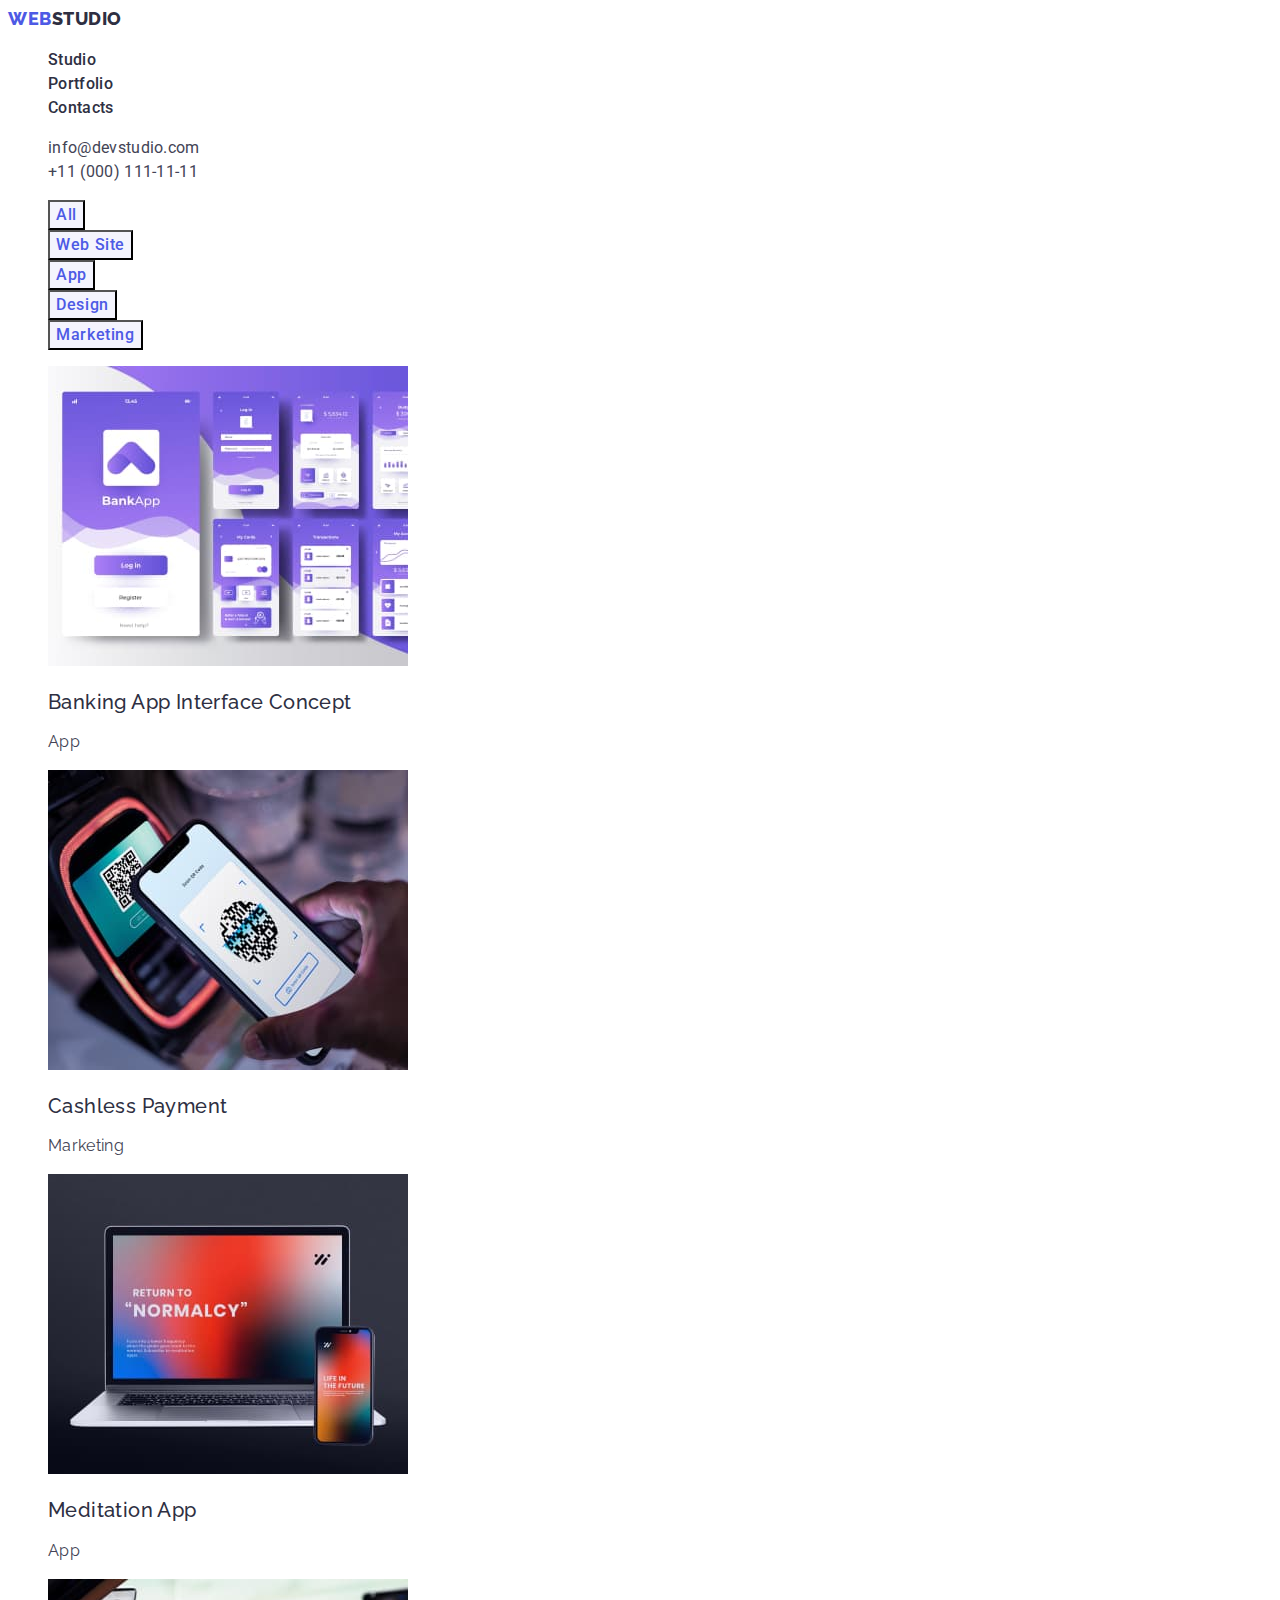
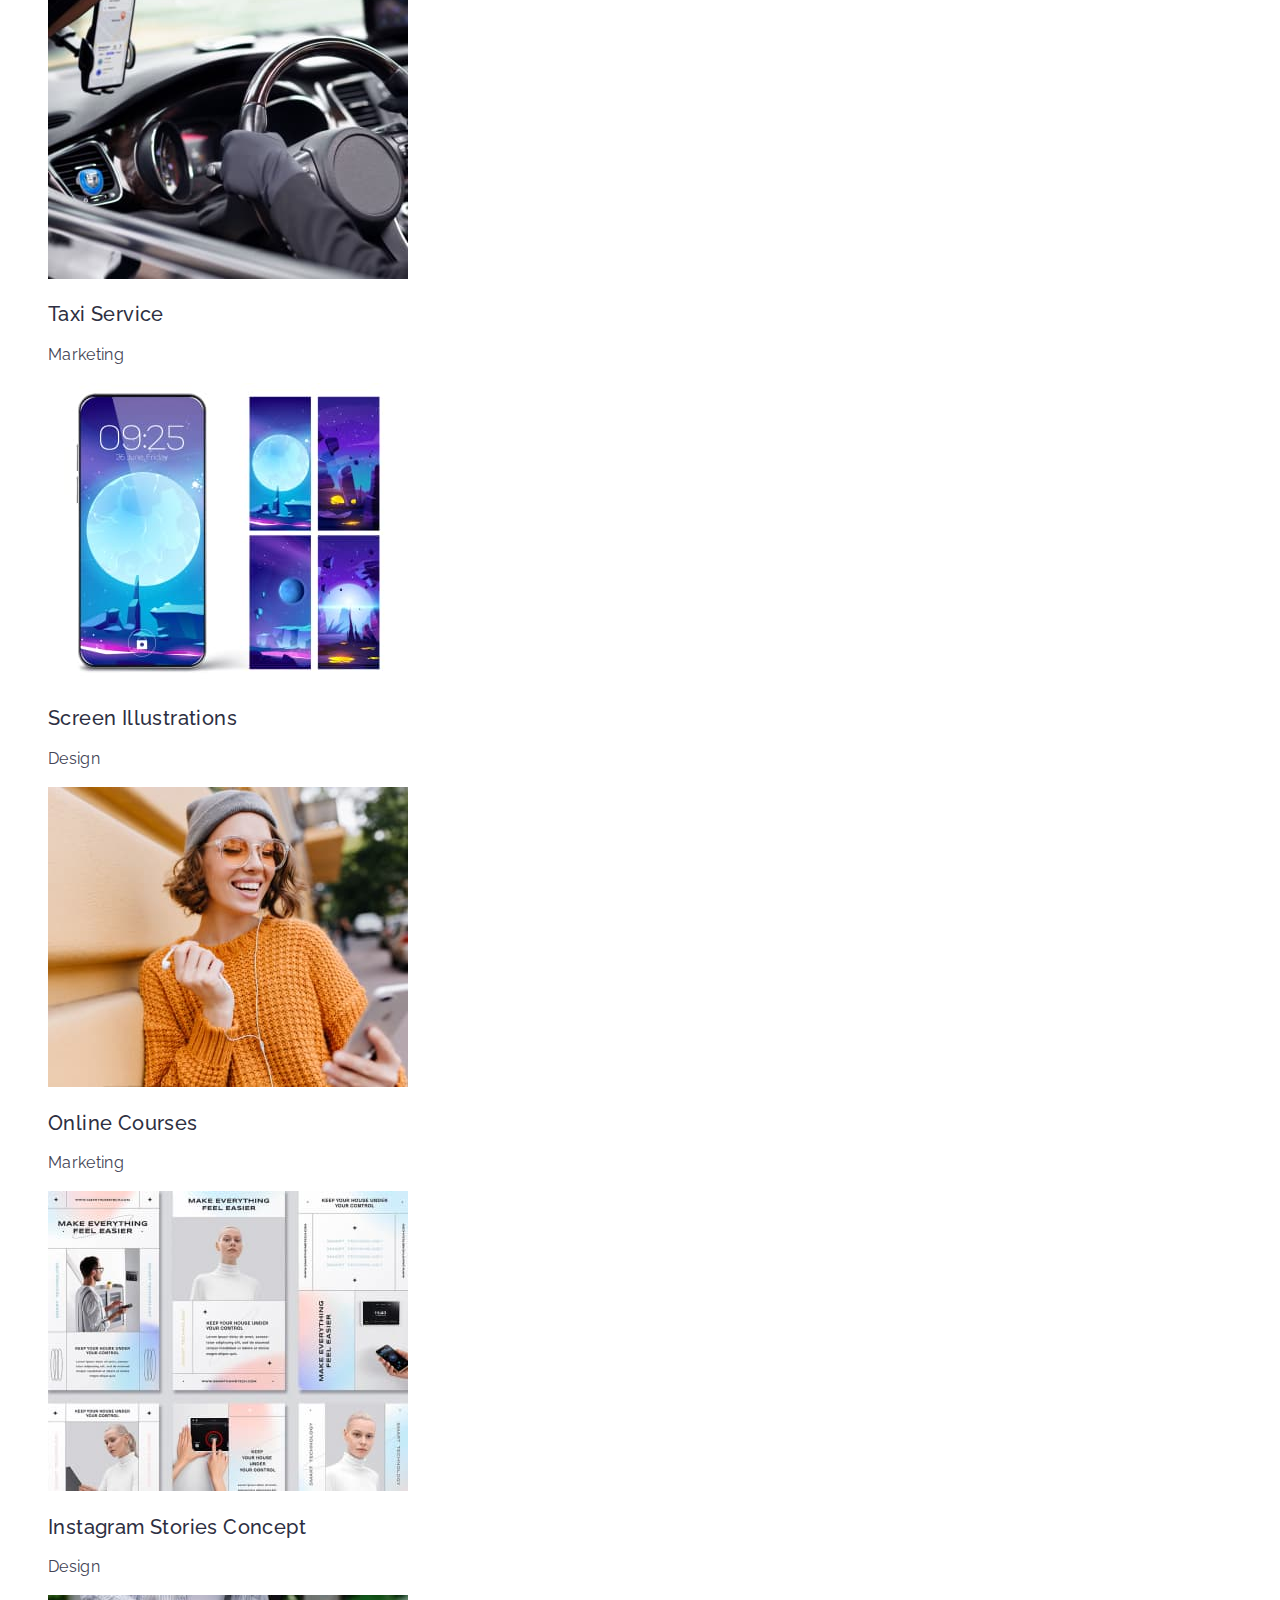
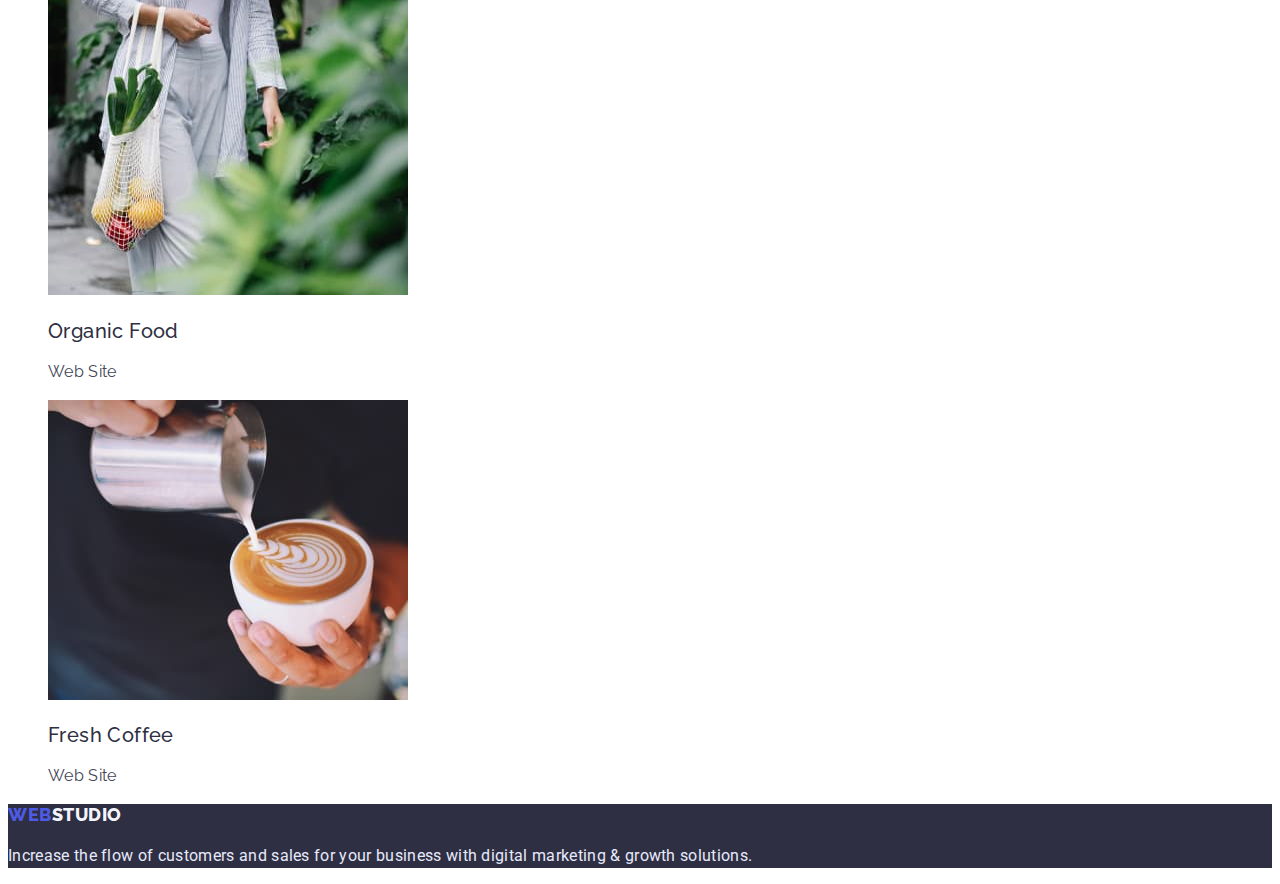
==== portfolio.html @ 7020f3ff "+" ====
<!DOCTYPE html>
<html lang="en">
<head>
    <meta charset="UTF-8">
    <meta http-equiv="X-UA-Compatible" content="IE=edge">
    <meta name="viewport" content="width=device-width, initial-scale=1.0">
    <title>portfolio</title>
    <link rel="preconnect" href="https://fonts.googleapis.com">
    <link rel="preconnect" href="https://fonts.gstatic.com" crossorigin>
    <link href="https://fonts.googleapis.com/css2?family=Raleway:wght@800&family=Roboto:wght@400;500;700;900&display=swap"
        rel="stylesheet">
    <link rel="stylesheet" href="./css/styles.css">
</head>

<body>

    <!--шапка-->
    <header>
        <nav class="list">
            <!--тег а=logo-->
            <a href="./index.html" class="link">web<span class="logostudio">Studio</span></a>
            <ul class="list">
                <li><a href="./index.html" class="nav">Studio</a></li>
                <li><a href="./portfolio.html" class="nav">Portfolio</a></li> 
                <li><a href="" class="nav">Contacts</a></li>
            </ul>
        </nav>
        <address>
            <ul class="list">
                <li><a href="mailto:info@devstudio.com" class="list-contact">info@devstudio.com</a></li>
                <li><a href="tel:+110001111111" class="list-contact">+11 (000) 111-11-11</a></li>
            </ul>
        </address>
    </header>

    <main>
        <section class="section">
            <h1 hidden class="section-title">Portfolio</h1>
            <!---page filters-->
            <ul class="list">
                <li> <button type="button" class="button-filter">All</button></li>
                <li> <button type="button" class="button-filter">Web Site</button></li>
                <li> <button type="button" class="button-filter">App</button></li>
                <li> <button type="button" class="button-filter">Design</button></li>
                <li> <button type="button" class="button-filter">Marketing</button></li>
            </ul>

            <!--works-->
            <ul class="list">
                <li>
                    <a href="" class="link">
                    <img src="./images/bankapp.jpg" alt="Screen App" width="360" height="300">
                    <h2 class="section-subtitle-link">Banking App Interface Concept</h2>
                    <p class="section-text-link">App</p>
                    </a>
                </li>
                <li>
                    <a href="" class="link">
                    <img src="./images/mobilephope.jpg" alt="Phone screen" width="360" height="300">
                    <h2 class="section-subtitle-link">Cashless Payment</h2>
                    <p class="section-text-link">Marketing</p>
                    </a>
                </li>
                <li>
                    <a href="" class="link">
                    <img src="./images/screen.jpg" alt="Computer" width="360" height="300">
                    <h2 class="section-subtitle-link">Meditation App</h2>
                    <p class="section-text-link">App</p>
                    </a>
                </li>
                <li>
                    <a href="" class="link">
                    <img src="./images/car.jpg" alt="car" width="360" height="300">
                    <h2 class="section-subtitle-link">Taxi Service</h2>
                    <p class="section-text-link">Marketing</p>
                    </a>
                </li>
                <li>
                    <a href="" class="link">
                    <img src="./images/mobphone.jpg" alt="phone" width="360" height="300">
                    <h2 class="section-subtitle-link">Screen Illustrations</h2>
                    <p class="section-text-link">Design</p>
                    </a>
                </li>
                <li>
                    <a href="" class="link">
                    <img src="./images/girl.jpg" alt="girl" width="360" height="300">
                    <h2 class="section-subtitle-link">Online Courses</h2>
                    <p class="section-text-link">Marketing</p>
                    </a>
                </li>
                <li>
                    <a href="" class="link">
                    <img src="./images/instapages.jpg" alt="instragram pages" width="360" height="300">
                    <h2 class="section-subtitle-link">Instagram Stories Concept</h2>
                    <p class="section-text-link">Design</p>
                    </a>
                </li>
                <li>
                    <a href="" class="link">
                    <img src="./images/fruit.jpg" alt="fruit in bag" width="360" height="300">
                    <h2 class="section-subtitle-link">Organic Food</h2>
                    <p class="section-text-link">Web Site</p>
                    </a>
                </li>
                <li>
                    <a href="" class="link">
                    <img src="./images/coffi.jpg" alt="cap of coffee" width="360" height="300">
                    <h2 class="section-subtitle-link">Fresh Coffee</h2>
                    <p class="section-text-link">Web Site</p>
                    </a>
                </li>
            </ul>
        </section>
    </main>

    <footer class="footer">
        <a href="./index.html" class="link">web<span class="logo-footer">Studio</span></a>
        <p class="footer-text">Increase the flow of customers and sales for your business with digital marketing & growth solutions.</p>
    </footer>
    
</body>

</html>
---- css/styles.css ----
/* основной цвет текста (для р) #434455 */
/* цвет заголовков #2E2F42 */
/* Акцент текста (герой) #FFFFFF */
/* эффект на контактах и навигации #404BBF*/
/* цвет фона страниц #FFFFFF */
/* вторичный 1 (бэкгарунд герой и футер)  #2E2F42 */
/* вторичный 2 (бэкгарунд секция our team) #F4F4FD */

:root {
    --primary-text-color: #434455;
    --title-text-color: #2E2F42;
    --accent-color:#404BBF;
    --primary-bacgraund-color: #FFFFFF;
    --hero-backgraund-color: #2E2F42;
    --team-backgraund-color: #F4F4FD;
    --button-text-color: #FFFFFF;
    --hero-text-color: #FFFFFF;
    --button-backgraund-color:#4D5AE5;
    --web-color: #4D5AE5;
    --filter-color: #4D5AE5;
    --filter-backgraund-color:#F4F4FD;
    --filter-hover-color: #FFFFFF;
    --filter-hover-backgraubd-color: #404BBF;
    --logo-footer-color:#F4F4FD;
    --footer-text-color:#E7E9FC;
    --footer-backgraund-color:#2E2F42;
}

body {
   color: var(--primary-text-color);

   background-color: var(--primary-backgraund-color);
   font-family: Roboto, sans-serif; 
   font-size: 16px;  
   letter-spacing: 0.02em;
   line-height: 1.5;
}

ul {
    list-style: none;
}

.logostudio {
    color: var(--title-text-color);
    font-family: Raleway, sans-serif;
    text-transform: uppercase;
}

.list {
    list-style: none

}

.link {
    color: var(--web-color);
        
    font-family: Raleway, sans-serif;
    font-weight: 800;
    font-size: 18px;
    line-height: 1.17;
    letter-spacing: 0.03em;
    text-transform: uppercase;
    text-decoration: none;
}

.nav{
    color: var(--title-text-color);
    
    font-family: Roboto, sans-serif;
    font-weight: 500;
    font-size: 16px;
    line-height: 1.5;
    letter-spacing: 0.02em;
    text-transform: none;
}

.nav:hover,
.nav:focus,
.nav:active,
.list-contact:hover,
.list-contact:focus,
.list-contact:active {
    color: var(--accent-color);
}

.list-contact {
    color: var(--primary-text-color);
    
    font-style: normal;
    font-size: 16px;
    line-height: 1.5;
    letter-spacing: 0.02em;
    text-decoration: none;
}

.button {
    color: var(--button-text-color);
    background-color: var(--button-backgraund-color);

    cursor: pointer;
    font-family: Roboto, sans-serif;
    font-style: inherit;
    font-style: 400;
    font-weight: 500;
    font-size: 16px;
    line-height: 1.5;
    letter-spacing: 0.04em;
}

.button:hover {
    color: var(--button-text-color);
    background-color: var(--accent-color);
}

.button-filter {
    color: var(--filter-color);
    background-color: var(--filter-backgraund-color);
    
    font-family: inherit;
    font-style: normal;
    font-weight: 500;
    font-size: 16px;
    line-height: 1.5;
    letter-spacing: 0.04em;
    cursor: pointer;
}

.button-filter:hover {
    color: var(--filter-hover-color);
    background-color: var(--filter-hover-backgraubd-color);
}

.hero {
    background-color: var(--hero-backgraund-color);
}

.hero-title {
    color: var(--hero-text-color);

    font-weight: 700;
    font-size: 56px;
    line-height: 1.07;
    text-align: center;
    letter-spacing: 0.02em;
}

.section-title {
    color: var(--title-text-color);

    font-weight: 700;
    font-size: 36px;
    line-height: 1.11;
    text-align: center;
    text-transform: capitalize;
    letter-spacing: 0.02em;
}

.section-subtitle {
    color: var(--title-text-color);

    font-weight: 500;
    font-size: 20px;
    line-height: 1.2;
    letter-spacing: 0.02em;
}

.section-text {
     font-weight: 400;
}

.team {

}

.team-title {
    color: var(--title-text-color);
    
    font-weight: 700;
    font-size: 36px;
    line-height: 1.11;
    text-align: center;
    text-transform: capitalize;
    letter-spacing: 0.02em;
}

.team-subtitle {
     color: var(--title-text-color);

    font-weight: 500;
    font-size: 20px;
    line-height: 1.2;
    text-align: center;
    letter-spacing: 0.02em;
}

.team-text {
    font-weight: 400;
    text-align: center;
}

a {
    text-decoration: none;
}
.section-subtitle-link {
    color: var(--title-text-color);

    font-style: normal;
    font-weight: 500;
    font-size: 20px;
    line-height: 1.2;
    letter-spacing: 0.02em;
    text-transform: none;
}

.section-text-link {
    color: var(--primary-text-color);

    font-style: normal;
    font-weight: 400;
    font-size: 16px;
    line-height: 1.5;
    letter-spacing: 0.02em;
    text-transform: none;
}

.footer {
    background-color: var(--footer-backgraund-color);
}

.footer-text {
    color: var(--footer-text-color);

}

.logo-footer {
    color: var(--logo-footer-color);
    
    font-family: Raleway, sans-serif;
    font-weight: 800;
    font-size: 18px;
    line-height: 1.17;
    letter-spacing: 0.03em;
    text-transform: uppercase;
}
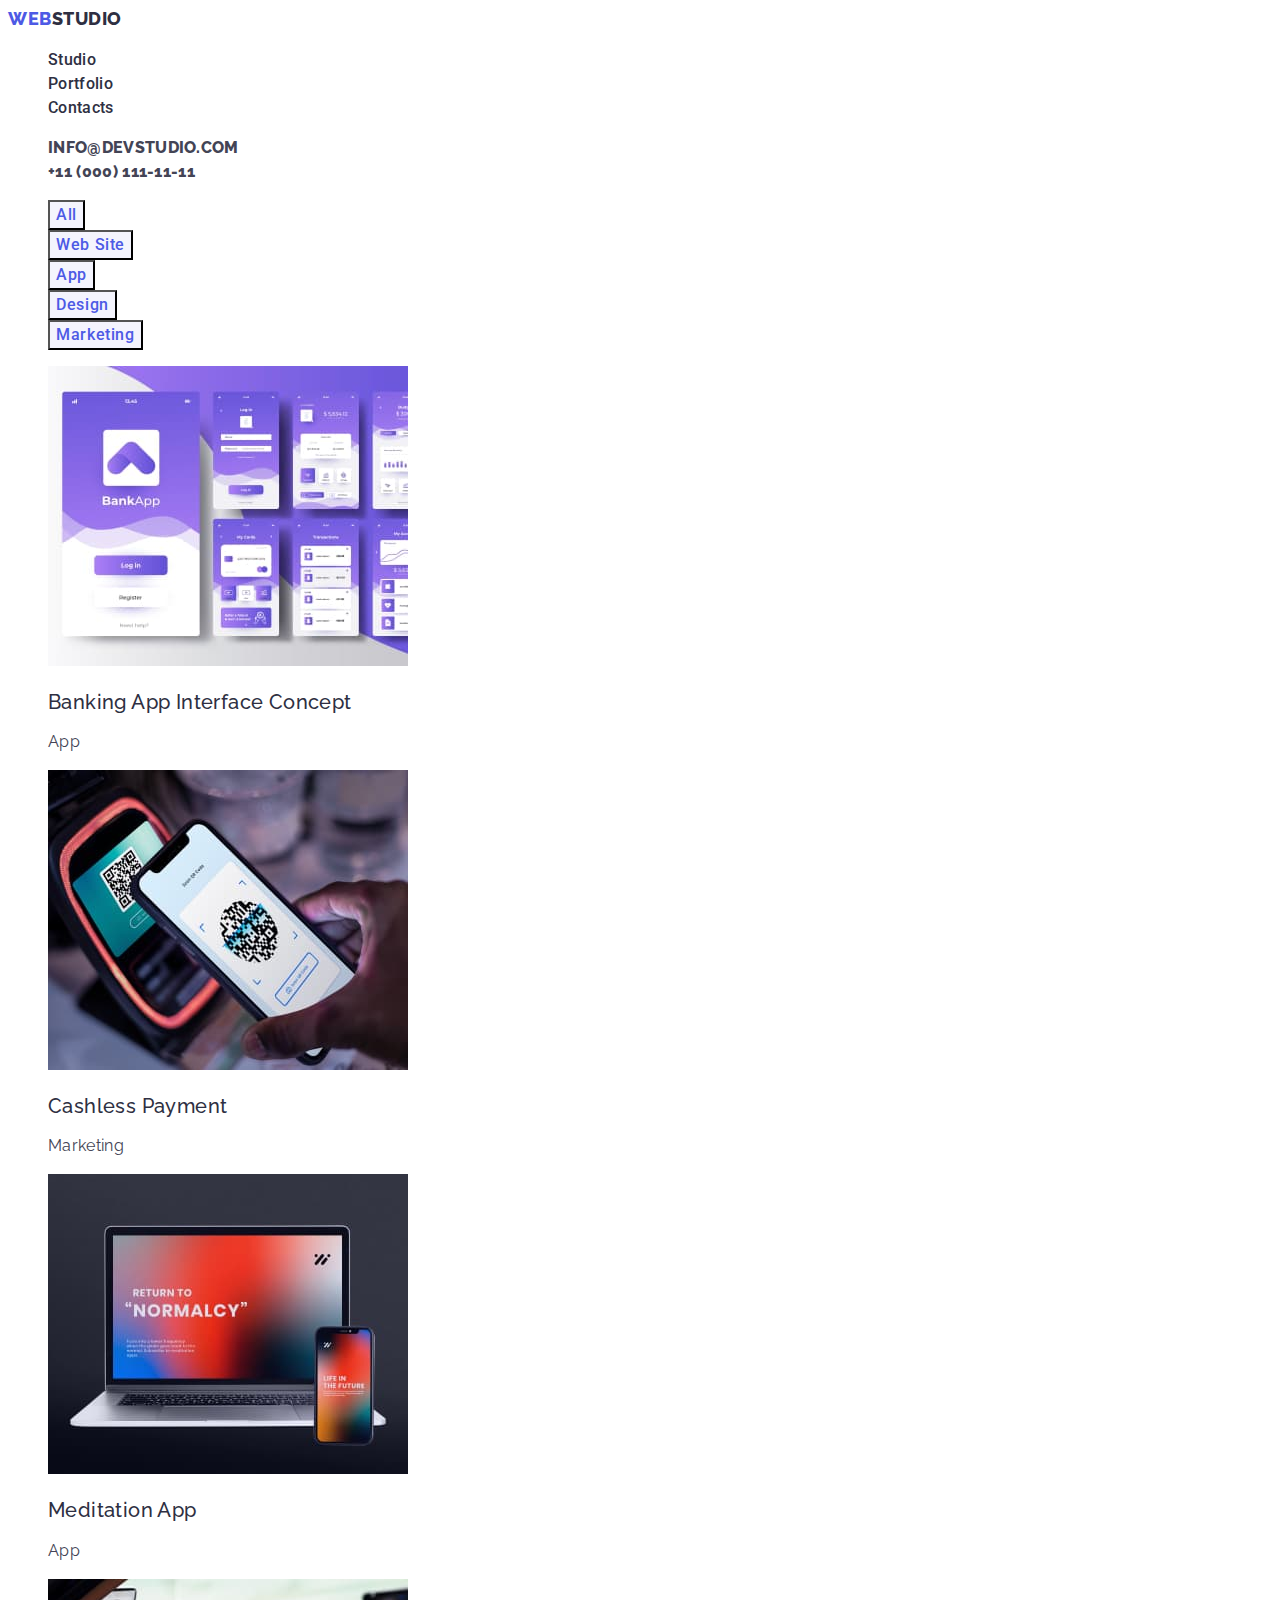
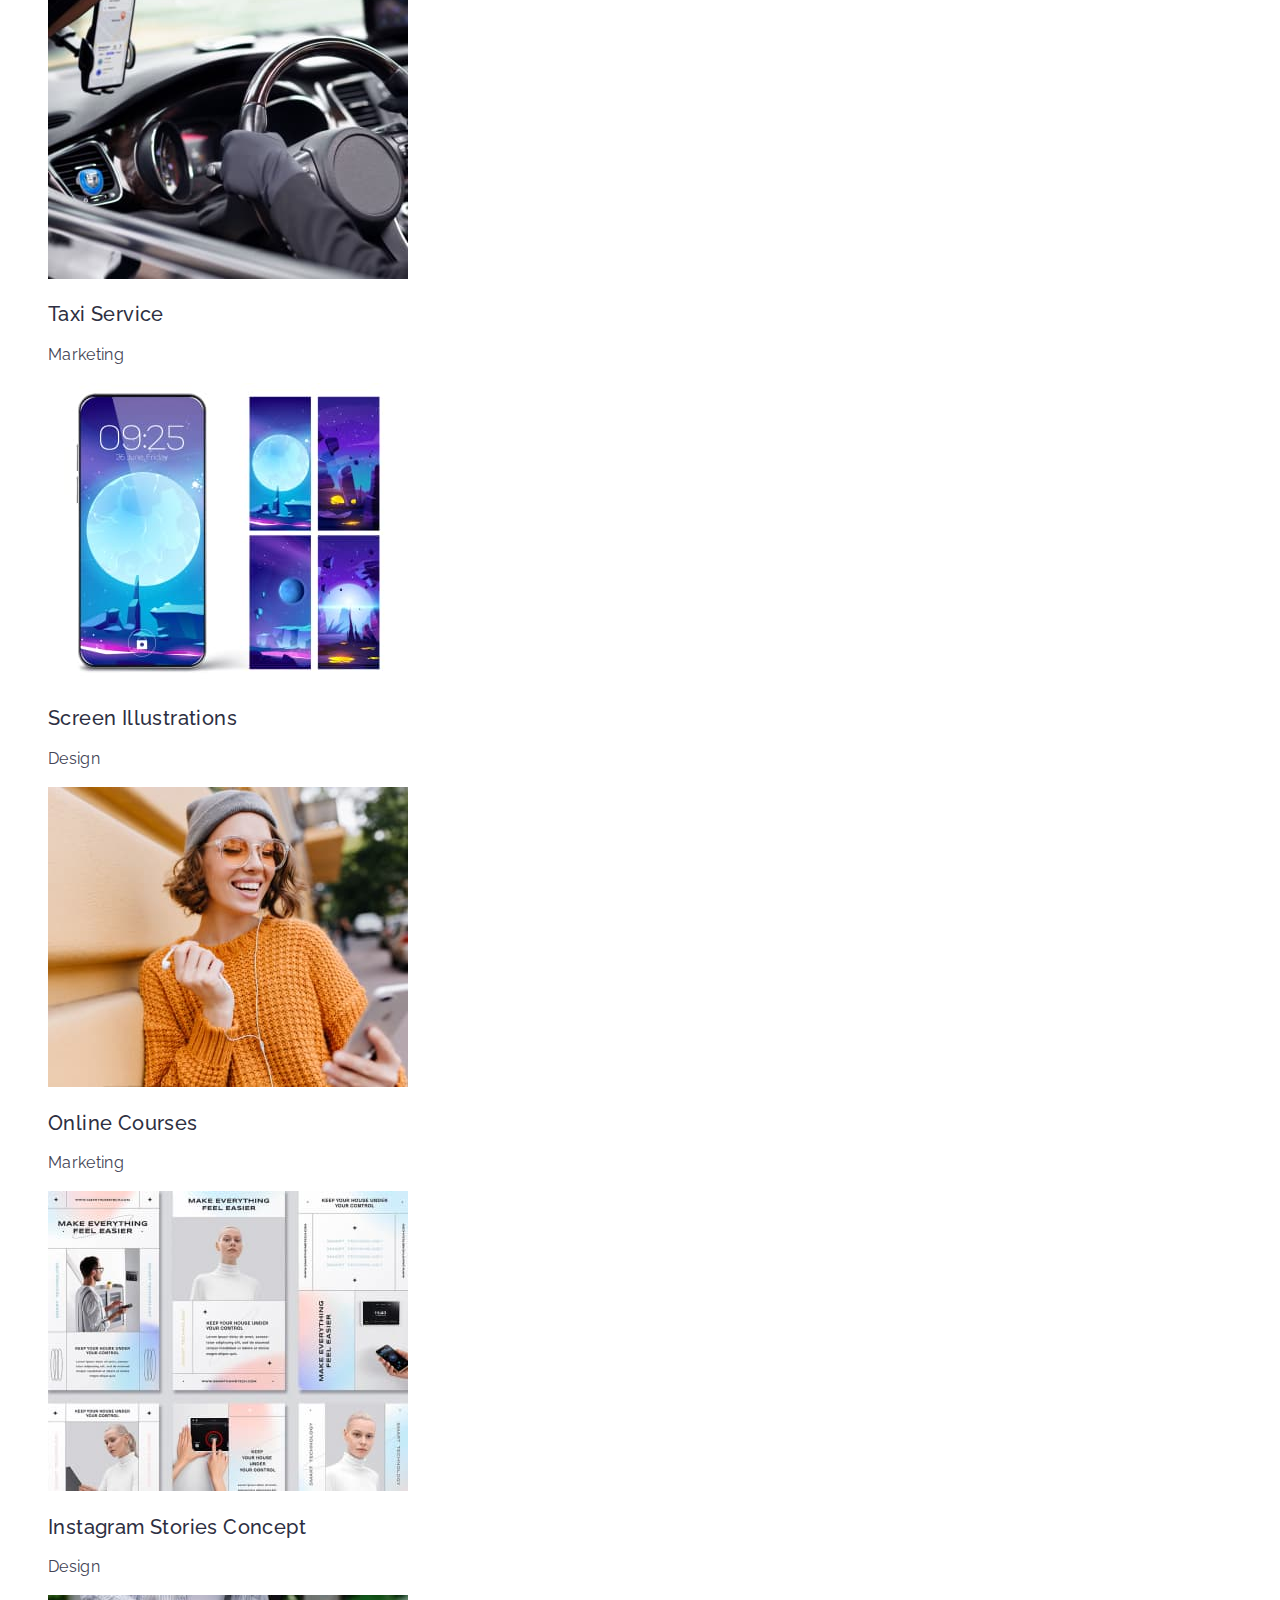
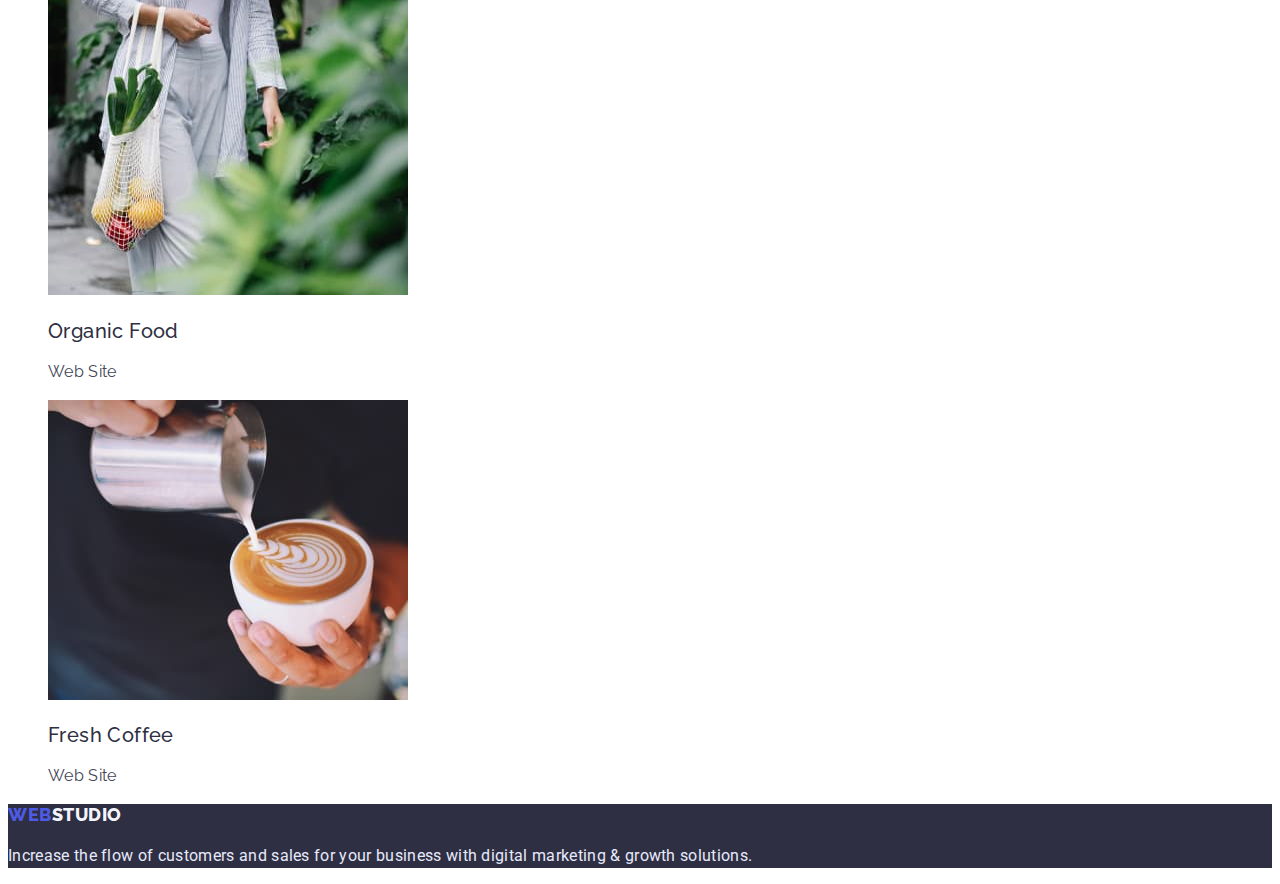
==== commit fbf31455: "+" ====
--- a/portfolio.html
+++ b/portfolio.html
@@ -20,15 +20,15 @@
             <!--тег а=logo-->
             <a href="./index.html" class="link">web<span class="logostudio">Studio</span></a>
             <ul class="list">
-                <li><a href="./index.html" class="nav">Studio</a></li>
-                <li><a href="./portfolio.html" class="nav">Portfolio</a></li> 
-                <li><a href="" class="nav">Contacts</a></li>
+                <li><a href="./index.html" class="nav link">Studio</a></li>
+                <li><a href="./portfolio.html" class="nav link">Portfolio</a></li> 
+                <li><a href="" class="nav link">Contacts</a></li>
             </ul>
         </nav>
-        <address>
+        <address class="contacts">
             <ul class="list">
-                <li><a href="mailto:info@devstudio.com" class="list-contact">info@devstudio.com</a></li>
-                <li><a href="tel:+110001111111" class="list-contact">+11 (000) 111-11-11</a></li>
+                <li><a href="mailto:info@devstudio.com" class="list-contact link">info@devstudio.com</a></li>
+                <li><a href="tel:+110001111111" class="list-contact link">+11 (000) 111-11-11</a></li>
             </ul>
         </address>
     </header>
--- a/css/styles.css
+++ b/css/styles.css
@@ -93,6 +93,10 @@
     text-decoration: none;
 }
 
+.contacts {
+    font-style: normal;
+}
+
 .button {
     color: var(--button-text-color);
     background-color: var(--button-backgraund-color);
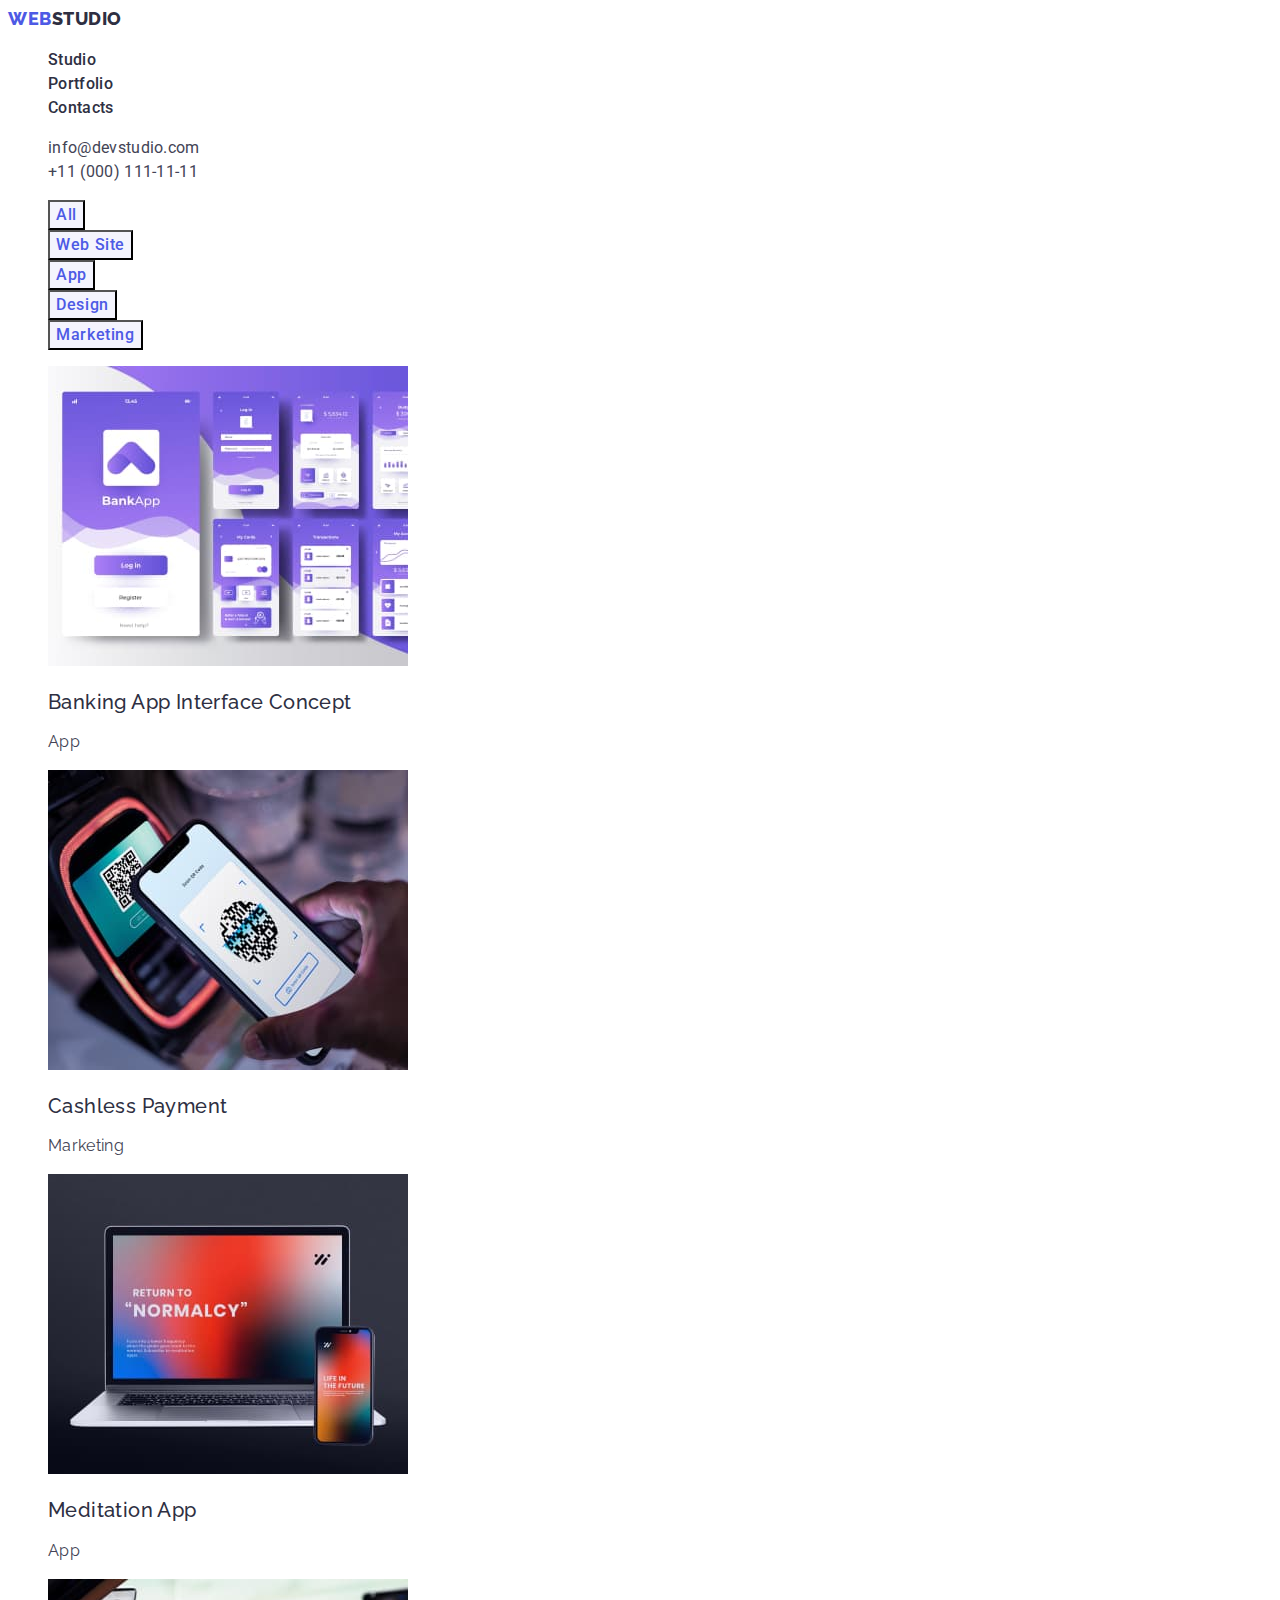
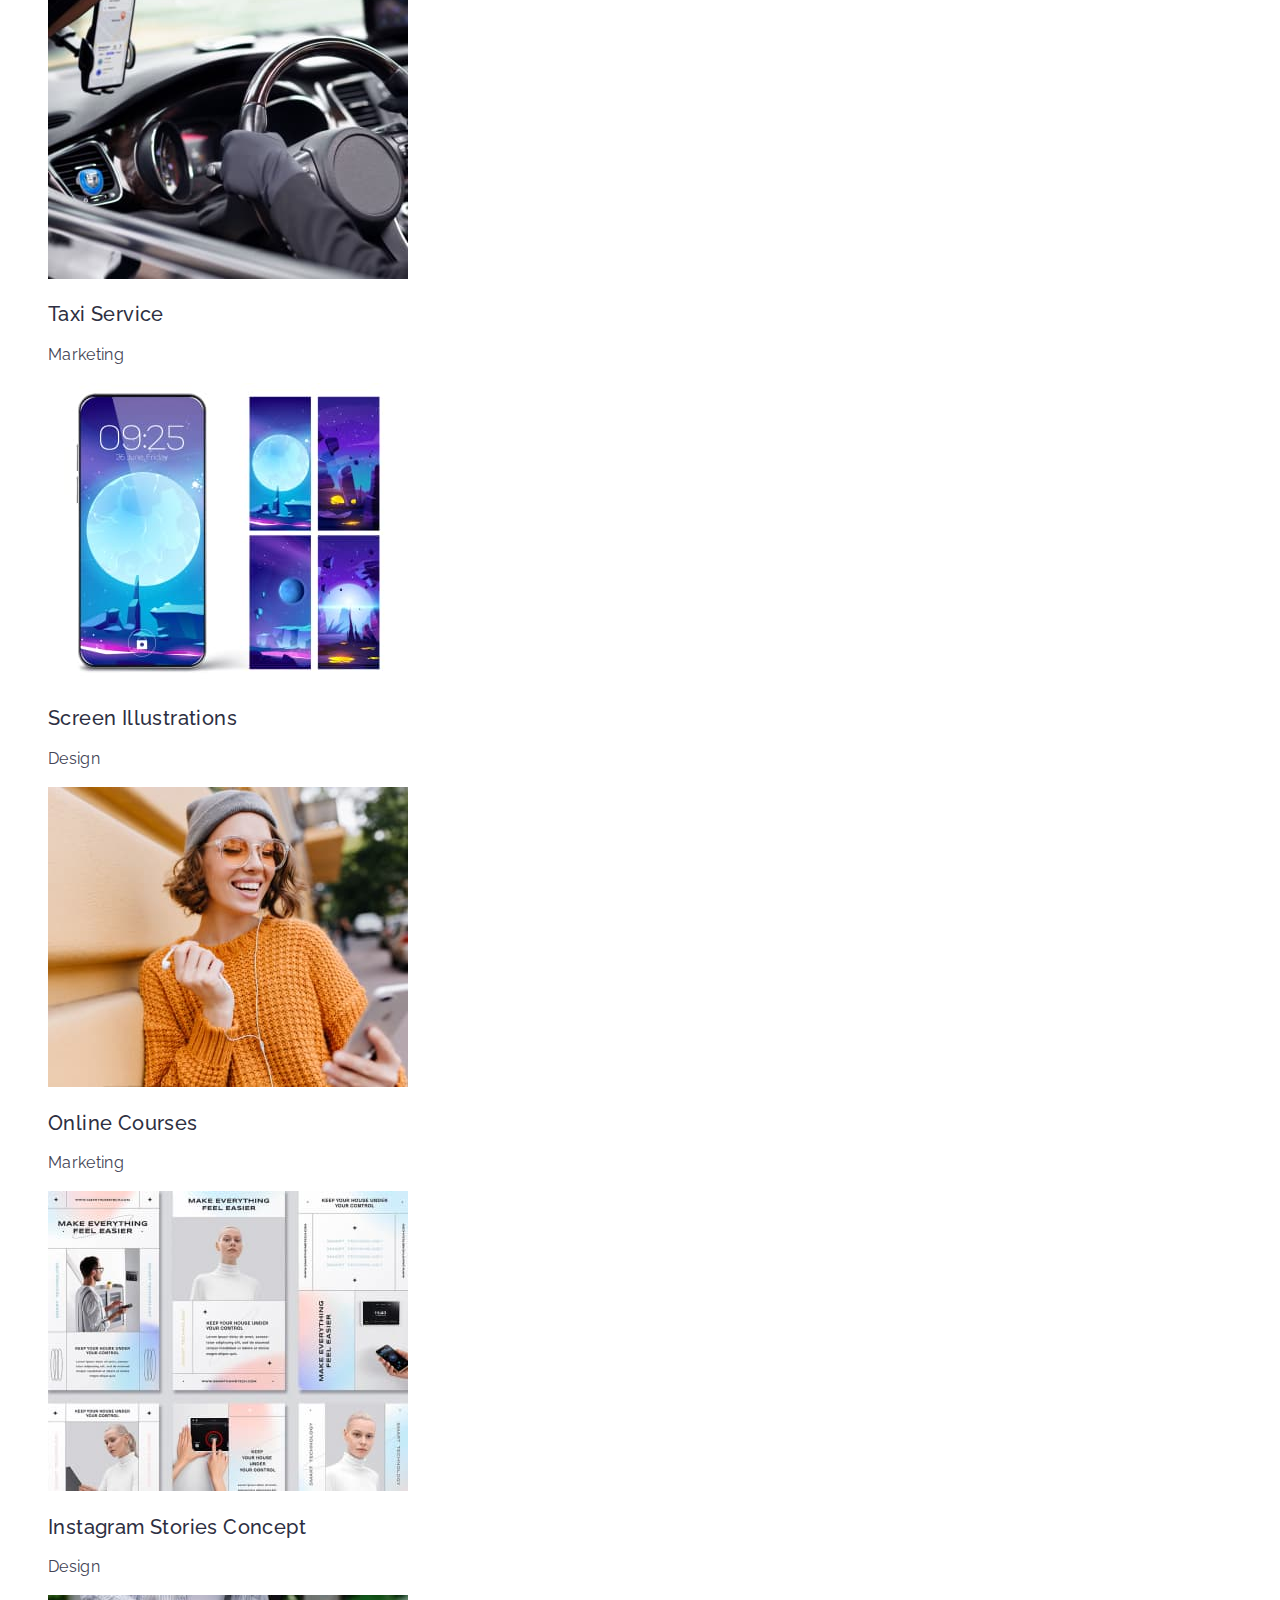
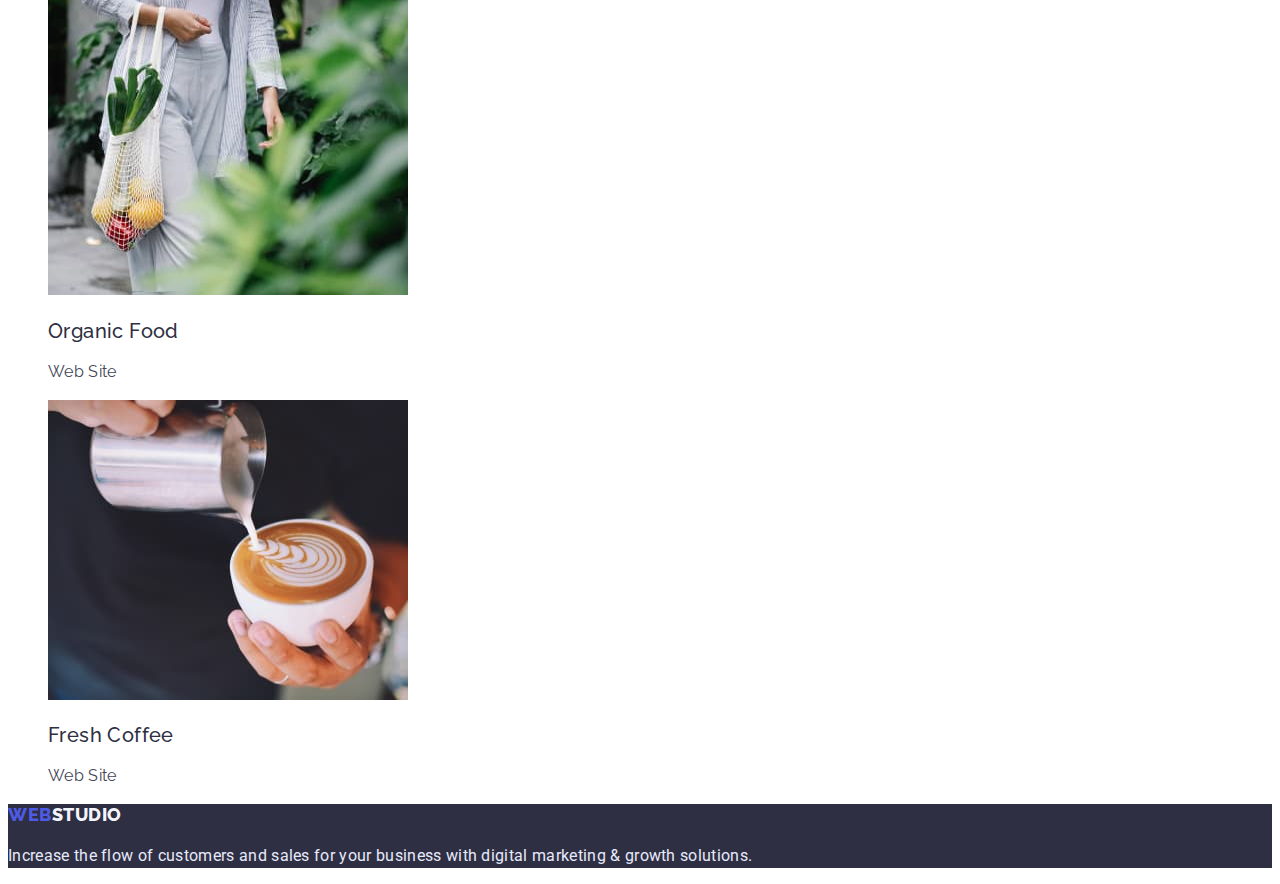
==== commit d25f118e: "+" ====
--- a/portfolio.html
+++ b/portfolio.html
@@ -27,8 +27,8 @@
         </nav>
         <address class="contacts">
             <ul class="list">
-                <li><a href="mailto:info@devstudio.com" class="list-contact link">info@devstudio.com</a></li>
-                <li><a href="tel:+110001111111" class="list-contact link">+11 (000) 111-11-11</a></li>
+                <li><a href="mailto:info@devstudio.com" class="list-contact">info@devstudio.com</a></li>
+                <li><a href="tel:+110001111111" class="list-contact">+11 (000) 111-11-11</a></li>
             </ul>
         </address>
     </header>
--- a/css/styles.css
+++ b/css/styles.css
@@ -36,10 +36,6 @@
    line-height: 1.5;
 }
 
-ul {
-    list-style: none;
-}
-
 .logostudio {
     color: var(--title-text-color);
     font-family: Raleway, sans-serif;
@@ -47,8 +43,7 @@
 }
 
 .list {
-    list-style: none
-
+    list-style: none;
 }
 
 .link {
@@ -202,9 +197,6 @@
     text-align: center;
 }
 
-a {
-    text-decoration: none;
-}
 .section-subtitle-link {
     color: var(--title-text-color);
 
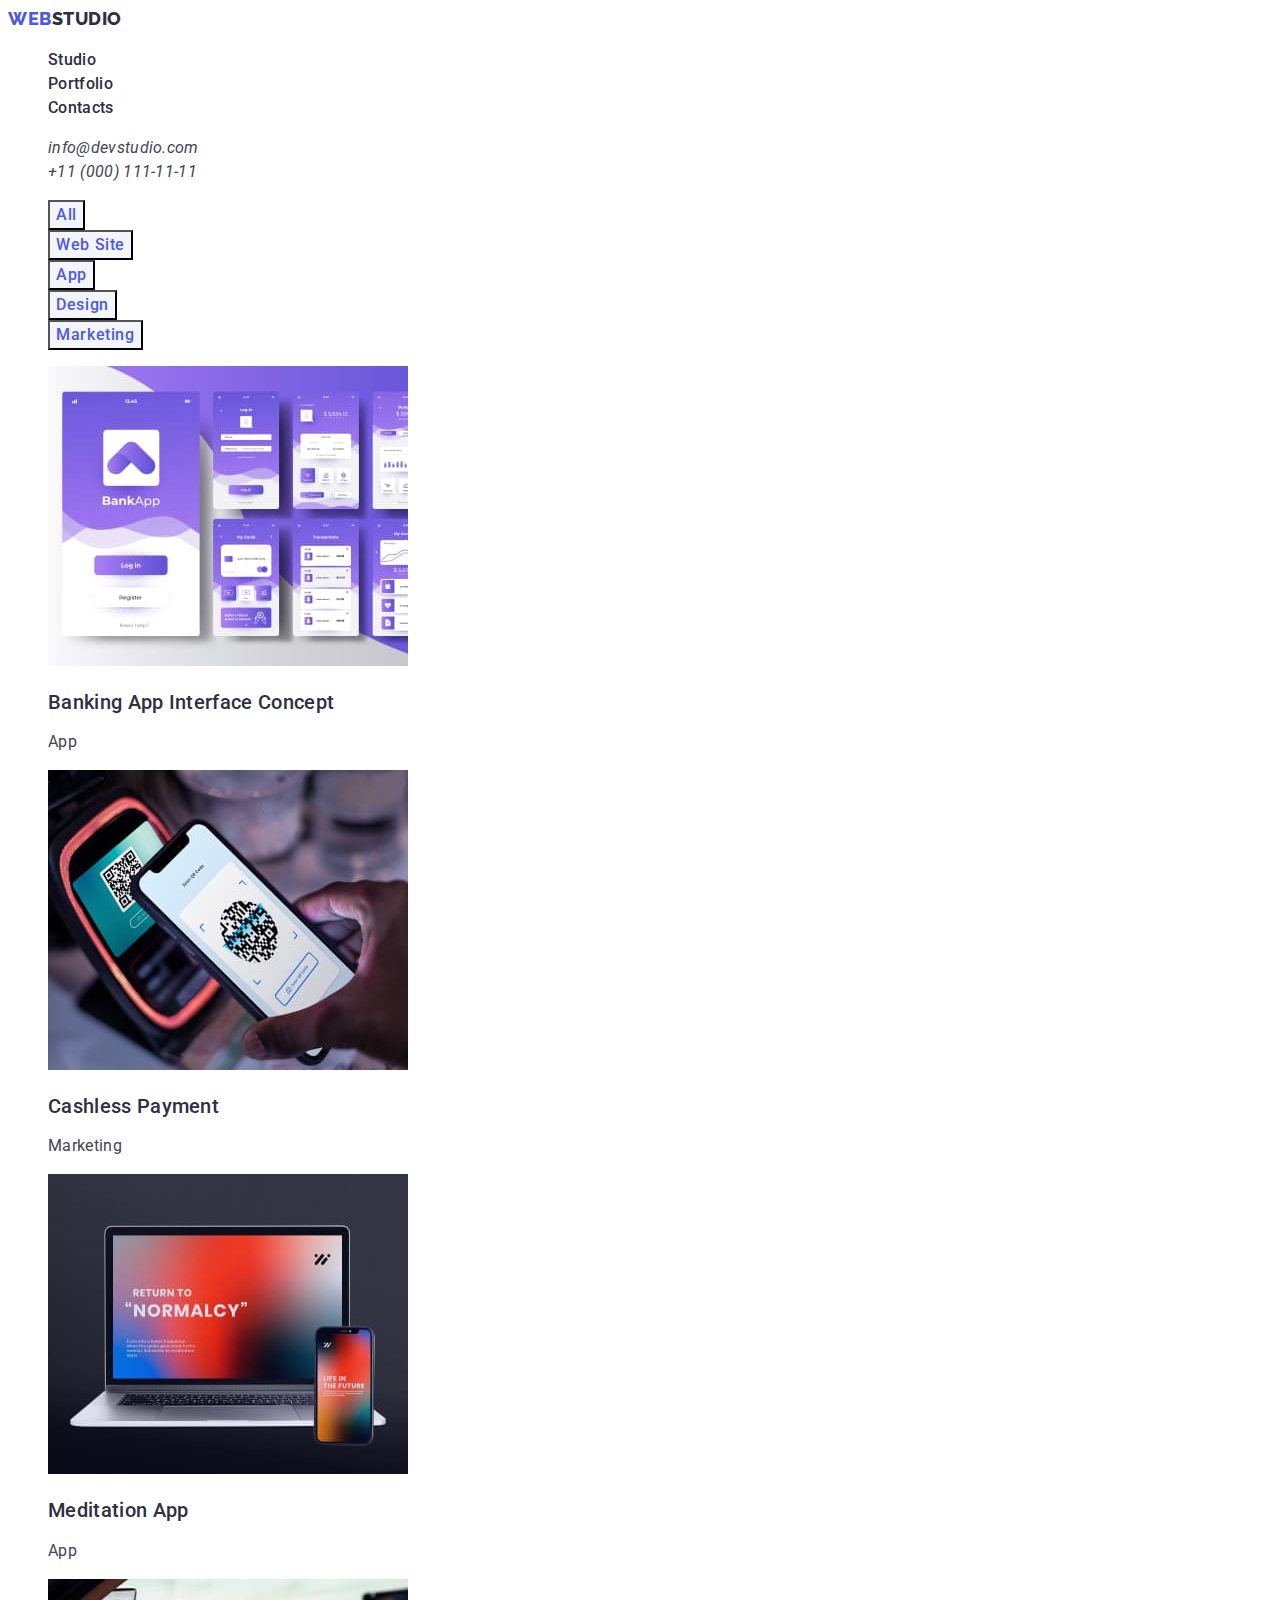
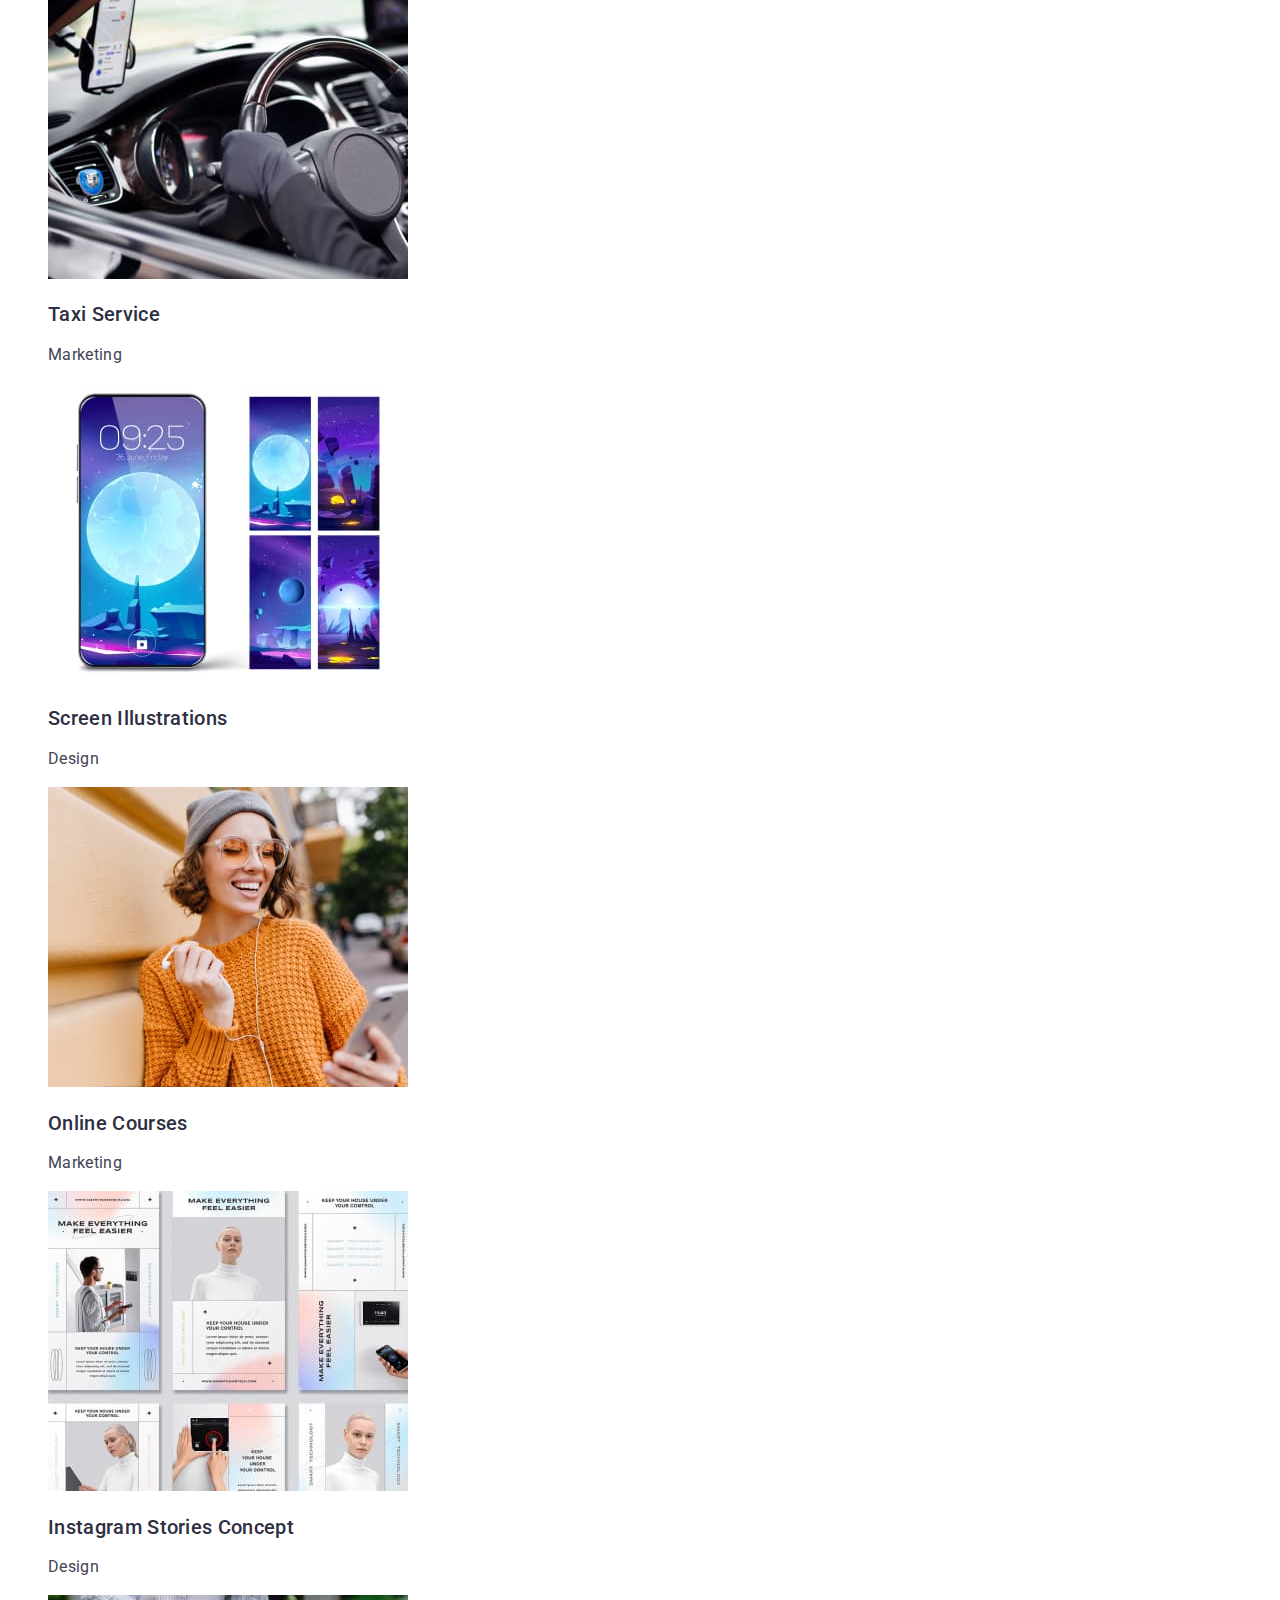
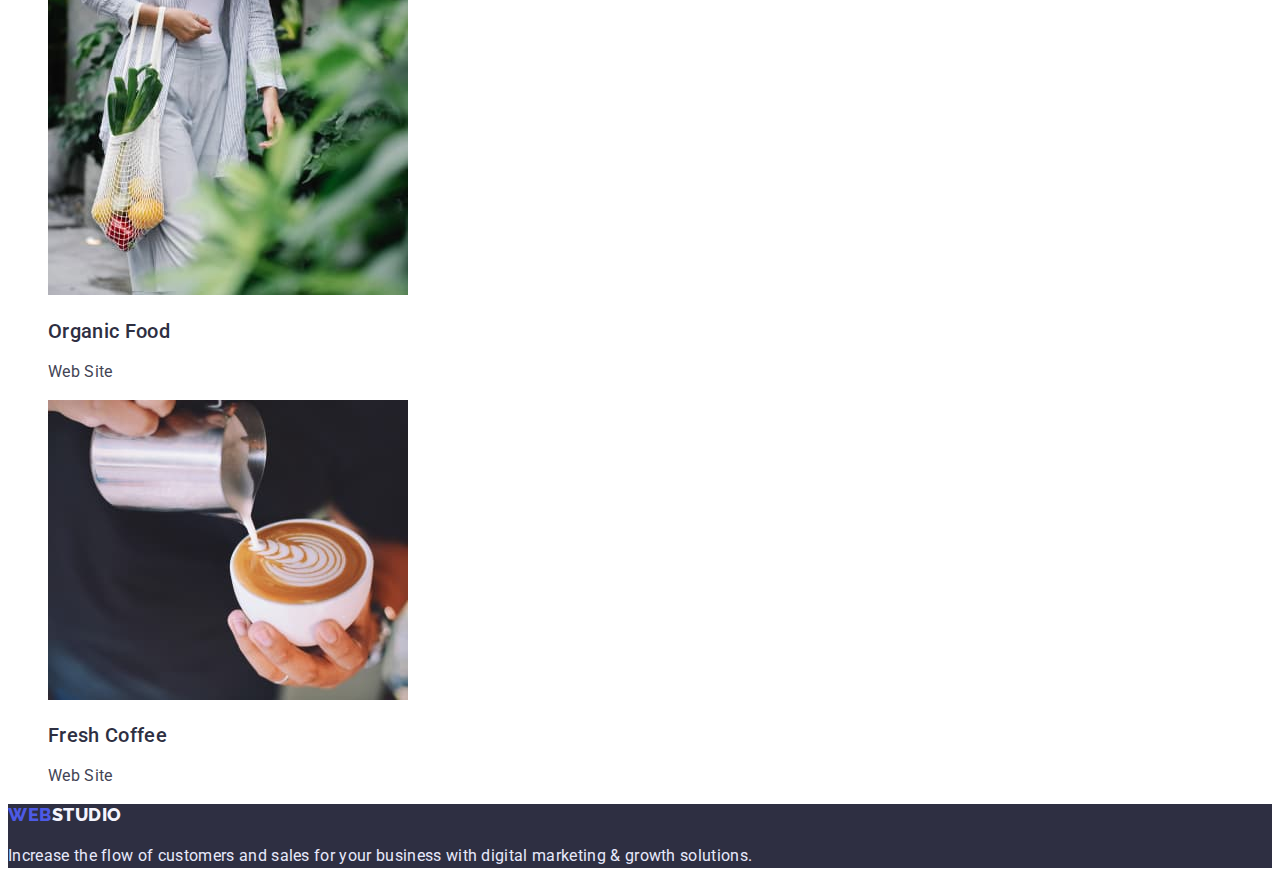
==== commit 3d1e69c1: "updated styles" ====
--- a/portfolio.html
+++ b/portfolio.html
@@ -16,9 +16,9 @@
 
     <!--шапка-->
     <header>
-        <nav class="list">
+        <nav>
             <!--тег а=logo-->
-            <a href="./index.html" class="link">web<span class="logostudio">Studio</span></a>
+            <a href="./index.html" class="logo link">web<span class="logostudio">Studio</span></a>
             <ul class="list">
                 <li><a href="./index.html" class="nav link">Studio</a></li>
                 <li><a href="./portfolio.html" class="nav link">Portfolio</a></li> 
@@ -27,8 +27,8 @@
         </nav>
         <address class="contacts">
             <ul class="list">
-                <li><a href="mailto:info@devstudio.com" class="list-contact">info@devstudio.com</a></li>
-                <li><a href="tel:+110001111111" class="list-contact">+11 (000) 111-11-11</a></li>
+                <li><a href="mailto:info@devstudio.com" class="list-contact link">info@devstudio.com</a></li>
+                <li><a href="tel:+110001111111" class="list-contact link">+11 (000) 111-11-11</a></li>
             </ul>
         </address>
     </header>
@@ -115,7 +115,7 @@
     </main>
 
     <footer class="footer">
-        <a href="./index.html" class="link">web<span class="logo-footer">Studio</span></a>
+        <a href="./index.html" class="logo link">web<span class="logo-footer">Studio</span></a>
         <p class="footer-text">Increase the flow of customers and sales for your business with digital marketing & growth solutions.</p>
     </footer>
     
--- a/css/styles.css
+++ b/css/styles.css
@@ -47,6 +47,10 @@
 }
 
 .link {
+    text-decoration: none;
+}
+
+.logo {
     color: var(--web-color);
         
     font-family: Raleway, sans-serif;
@@ -55,7 +59,6 @@
     line-height: 1.17;
     letter-spacing: 0.03em;
     text-transform: uppercase;
-    text-decoration: none;
 }
 
 .nav{
@@ -81,15 +84,16 @@
 .list-contact {
     color: var(--primary-text-color);
     
-    font-style: normal;
+    font-family: Roboto, sans-serif;
     font-size: 16px;
     line-height: 1.5;
     letter-spacing: 0.02em;
     text-decoration: none;
+    text-transform: none;
 }
 
 .contacts {
-    font-style: normal;
+
 }
 
 .button {
@@ -116,7 +120,6 @@
     background-color: var(--filter-backgraund-color);
     
     font-family: inherit;
-    font-style: normal;
     font-weight: 500;
     font-size: 16px;
     line-height: 1.5;
@@ -149,7 +152,6 @@
     font-weight: 700;
     font-size: 36px;
     line-height: 1.11;
-    text-align: center;
     text-transform: capitalize;
     letter-spacing: 0.02em;
 }
@@ -164,7 +166,7 @@
 }
 
 .section-text {
-     font-weight: 400;
+
 }
 
 .team {
@@ -177,7 +179,6 @@
     font-weight: 700;
     font-size: 36px;
     line-height: 1.11;
-    text-align: center;
     text-transform: capitalize;
     letter-spacing: 0.02em;
 }
@@ -188,35 +189,27 @@
     font-weight: 500;
     font-size: 20px;
     line-height: 1.2;
-    text-align: center;
     letter-spacing: 0.02em;
 }
 
 .team-text {
-    font-weight: 400;
-    text-align: center;
+
 }
 
 .section-subtitle-link {
     color: var(--title-text-color);
 
-    font-style: normal;
     font-weight: 500;
     font-size: 20px;
     line-height: 1.2;
-    letter-spacing: 0.02em;
-    text-transform: none;
 }
 
 .section-text-link {
     color: var(--primary-text-color);
 
-    font-style: normal;
-    font-weight: 400;
-    font-size: 16px;
-    line-height: 1.5;
-    letter-spacing: 0.02em;
-    text-transform: none;
+    font-size: 16px;
+    line-height: 1.5;
+    letter-spacing: 0.02em;
 }
 
 .footer {
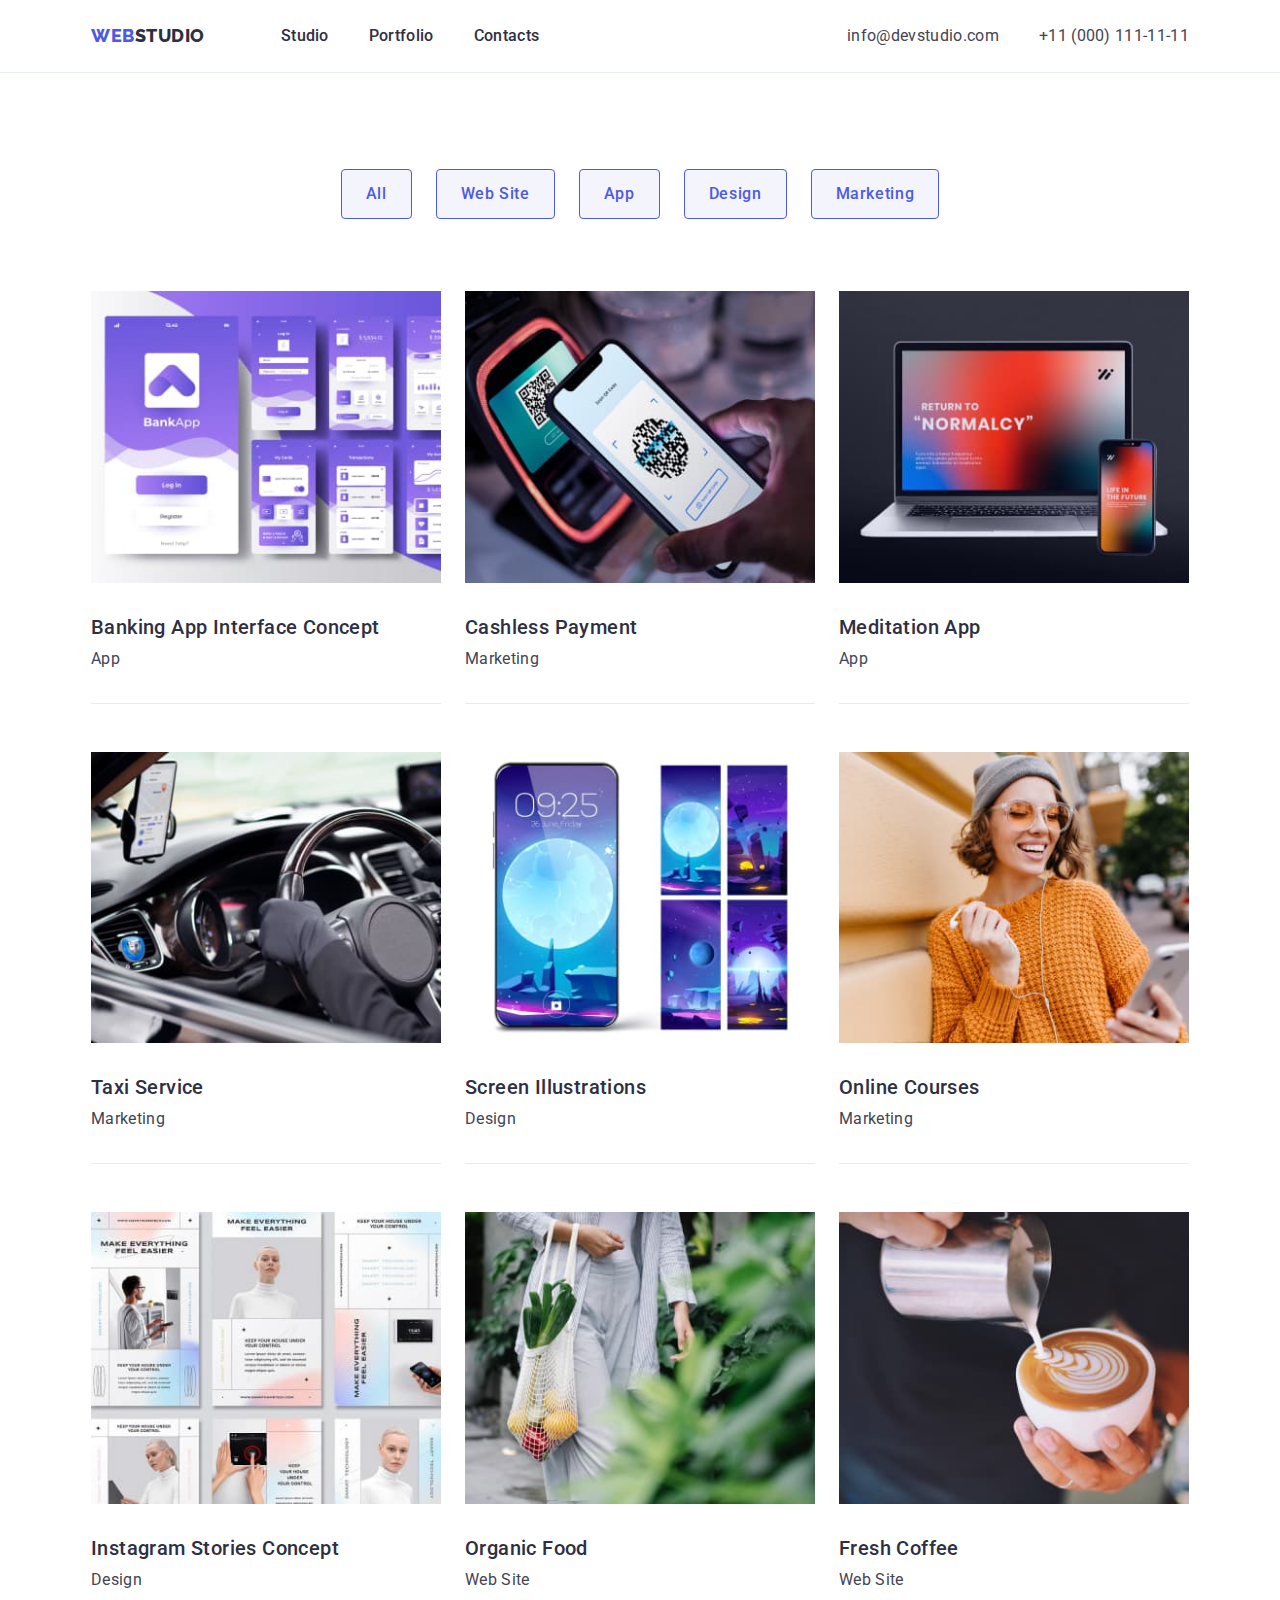
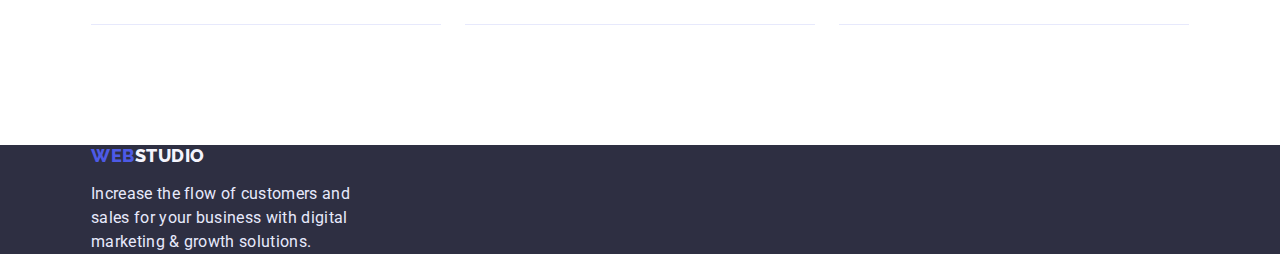
==== commit 1ca67831: "+" ====
--- a/portfolio.html
+++ b/portfolio.html
@@ -9,6 +9,7 @@
     <link rel="preconnect" href="https://fonts.gstatic.com" crossorigin>
     <link href="https://fonts.googleapis.com/css2?family=Raleway:wght@800&family=Roboto:wght@400;500;700;900&display=swap"
         rel="stylesheet">
+        <link rel="stylesheet" href="https://cdnjs.cloudflare.com/ajax/libs/modern-normalize/1.1.0/modern-normalize.min.css">
     <link rel="stylesheet" href="./css/styles.css">
 </head>
 
@@ -16,107 +17,132 @@
 
     <!--шапка-->
     <header>
-        <nav>
-            <!--тег а=logo-->
-            <a href="./index.html" class="logo link">web<span class="logostudio">Studio</span></a>
-            <ul class="list">
-                <li><a href="./index.html" class="nav link">Studio</a></li>
-                <li><a href="./portfolio.html" class="nav link">Portfolio</a></li> 
-                <li><a href="" class="nav link">Contacts</a></li>
-            </ul>
-        </nav>
-        <address class="contacts">
-            <ul class="list">
-                <li><a href="mailto:info@devstudio.com" class="list-contact link">info@devstudio.com</a></li>
-                <li><a href="tel:+110001111111" class="list-contact link">+11 (000) 111-11-11</a></li>
-            </ul>
-        </address>
+        <div class="container main-nav">
+            <nav>
+                <!--тег a=logo-->
+                <a href="./index.html" class="logo link">web<span class="logostudio link">Studio</span></a>
+                <ul class="site-nav list">
+                    <li class="item"><a href="./index.html" class="nav link">Studio</a></li>
+                    <li class="item"><a href="./portfolio.html" class="nav link">Portfolio</a></li>
+                    <li class="item"><a href="" class="nav link">Contacts</a></li>
+                </ul>
+            </nav>
+            <address>
+                <ul class="contacts list">
+                    <li class="item"><a href="mailto:info@devstudio.com" class="list-contact link">info@devstudio.com</a>
+                    </li>
+                    <li class="item"><a href="tel:+110001111111" class="list-contact link">+11 (000) 111-11-11</a></li>
+                </ul>
+            </address>
+        </div>
     </header>
 
     <main>
-        <section class="section">
+        <section class="section-portfolio">
+            <div class="container">
             <h1 hidden class="section-title">Portfolio</h1>
             <!---page filters-->
-            <ul class="list">
-                <li> <button type="button" class="button-filter">All</button></li>
-                <li> <button type="button" class="button-filter">Web Site</button></li>
-                <li> <button type="button" class="button-filter">App</button></li>
-                <li> <button type="button" class="button-filter">Design</button></li>
-                <li> <button type="button" class="button-filter">Marketing</button></li>
+            <ul class="filters list">
+                <li class="filtr"> <button type="button" class="button-filter">All</button></li>
+                <li class="filtr"> <button type="button" class="button-filter">Web Site</button></li>
+                <li class="filtr"> <button type="button" class="button-filter">App</button></li>
+                <li class="filtr"> <button type="button" class="button-filter">Design</button></li>
+                <li class="filtr"> <button type="button" class="button-filter">Marketing</button></li>
             </ul>
 
             <!--works-->
-            <ul class="list">
-                <li>
+            <ul class="portfolio list">
+                <li class="item">
                     <a href="" class="link">
                     <img src="./images/bankapp.jpg" alt="Screen App" width="360" height="300">
-                    <h2 class="section-subtitle-link">Banking App Interface Concept</h2>
-                    <p class="section-text-link">App</p>
+                    <div class="portfolio-desrp">
+                        <h2 class="section-subtitle-link">Banking App Interface Concept</h2>
+                        <p class="section-text-link">App</p>
+                    </div>
                     </a>
                 </li>
-                <li>
+                <li class="item">
                     <a href="" class="link">
                     <img src="./images/mobilephope.jpg" alt="Phone screen" width="360" height="300">
-                    <h2 class="section-subtitle-link">Cashless Payment</h2>
-                    <p class="section-text-link">Marketing</p>
+                    <div class="portfolio-desrp">
+                        <h2 class="section-subtitle-link">Cashless Payment</h2>
+                        <p class="section-text-link">Marketing</p>
+                    </div>
                     </a>
                 </li>
-                <li>
+                <li class="item">
                     <a href="" class="link">
                     <img src="./images/screen.jpg" alt="Computer" width="360" height="300">
-                    <h2 class="section-subtitle-link">Meditation App</h2>
-                    <p class="section-text-link">App</p>
+                    <div class="portfolio-desrp">
+                        <h2 class="section-subtitle-link">Meditation App</h2>
+                        <p class="section-text-link">App</p>
+                    </div>
                     </a>
                 </li>
-                <li>
+                <li class="item">
                     <a href="" class="link">
                     <img src="./images/car.jpg" alt="car" width="360" height="300">
-                    <h2 class="section-subtitle-link">Taxi Service</h2>
-                    <p class="section-text-link">Marketing</p>
+                    <div class="portfolio-desrp">
+                       <h2 class="section-subtitle-link">Taxi Service</h2>
+                       <p class="section-text-link">Marketing</p>
+                    </div>
                     </a>
                 </li>
-                <li>
+                <li class="item">
                     <a href="" class="link">
                     <img src="./images/mobphone.jpg" alt="phone" width="360" height="300">
-                    <h2 class="section-subtitle-link">Screen Illustrations</h2>
-                    <p class="section-text-link">Design</p>
+                    <div class="portfolio-desrp">
+                       <h2 class="section-subtitle-link">Screen Illustrations</h2>
+                       <p class="section-text-link">Design</p>
+                    </div>
                     </a>
                 </li>
-                <li>
+                <li class="item">
                     <a href="" class="link">
                     <img src="./images/girl.jpg" alt="girl" width="360" height="300">
-                    <h2 class="section-subtitle-link">Online Courses</h2>
-                    <p class="section-text-link">Marketing</p>
+                    <div class="portfolio-desrp">
+                       <h2 class="section-subtitle-link">Online Courses</h2>
+                       <p class="section-text-link">Marketing</p>
+                    </div>
                     </a>
                 </li>
-                <li>
+                <li class="item">
                     <a href="" class="link">
                     <img src="./images/instapages.jpg" alt="instragram pages" width="360" height="300">
-                    <h2 class="section-subtitle-link">Instagram Stories Concept</h2>
-                    <p class="section-text-link">Design</p>
+                    <div class="portfolio-desrp">
+                       <h2 class="section-subtitle-link">Instagram Stories Concept</h2>
+                       <p class="section-text-link">Design</p>
+                    </div>   
                     </a>
                 </li>
-                <li>
+                <li class="item">
                     <a href="" class="link">
                     <img src="./images/fruit.jpg" alt="fruit in bag" width="360" height="300">
-                    <h2 class="section-subtitle-link">Organic Food</h2>
-                    <p class="section-text-link">Web Site</p>
+                    <div class="portfolio-desrp">
+                        <h2 class="section-subtitle-link">Organic Food</h2>
+                        <p class="section-text-link">Web Site</p>
+                    </div>
                     </a>
                 </li>
-                <li>
+                <li class="item">
                     <a href="" class="link">
                     <img src="./images/coffi.jpg" alt="cap of coffee" width="360" height="300">
-                    <h2 class="section-subtitle-link">Fresh Coffee</h2>
-                    <p class="section-text-link">Web Site</p>
+                    <div class="portfolio-desrp">
+                       <h2 class="section-subtitle-link">Fresh Coffee</h2>
+                       <p class="section-text-link">Web Site</p>
+                     </div>
                     </a>
                 </li>
             </ul>
+             </div>
         </section>
     </main>
 
     <footer class="footer">
-        <a href="./index.html" class="logo link">web<span class="logo-footer">Studio</span></a>
+        <div class="container">
+        <a href="./index.html" class="logo link">web<span class="logo-footer link">Studio</span></a>
         <p class="footer-text">Increase the flow of customers and sales for your business with digital marketing & growth solutions.</p>
+        </div>
     </footer>
     
 </body>
--- a/css/styles.css
+++ b/css/styles.css
@@ -5,6 +5,7 @@
 /* цвет фона страниц #FFFFFF */
 /* вторичный 1 (бэкгарунд герой и футер)  #2E2F42 */
 /* вторичный 2 (бэкгарунд секция our team) #F4F4FD */
+/* Хедер бордер ботом border-bottom: 1px solid #E7E9FC; */
 
 :root {
     --primary-text-color: #434455;
@@ -24,6 +25,13 @@
     --logo-footer-color:#F4F4FD;
     --footer-text-color:#E7E9FC;
     --footer-backgraund-color:#2E2F42;
+    --border-button-colorvar#E7E9FC;
+    --header-bottom-color:#E7E9FC;
+    --border-portfolio-color: #E7E9FC;
+}
+
+header {
+    border-bottom: 1px solid var(--header-bottom-color);
 }
 
 body {
@@ -36,18 +44,54 @@
    line-height: 1.5;
 }
 
-.logostudio {
-    color: var(--title-text-color);
-    font-family: Raleway, sans-serif;
-    text-transform: uppercase;
-}
-
 .list {
     list-style: none;
+    padding: 0;
+    margin: 0;
 }
 
 .link {
     text-decoration: none;
+    display: inline-block;
+}
+
+.container {
+    max-width: 1128px;
+    padding-left: 15px;
+    padding-right: 15px;
+    margin: 0 auto;
+}
+
+.section {
+   padding-top: 120px;
+   padding-bottom: 120px;
+}
+
+.section-portfolio {
+    padding-top: 96px;
+    padding-bottom: 120px;
+}
+
+.section-works {
+    padding-top: 0;
+    padding-bottom: 120px; 
+}
+
+.section.no-padding {
+    padding-top: 0;
+    padding-bottom: 0;
+}
+
+.main-nav,
+nav,
+address
+ {
+    display: flex;
+    align-items: center;
+}
+
+address {
+ margin-left: auto;
 }
 
 .logo {
@@ -61,7 +105,13 @@
     text-transform: uppercase;
 }
 
-.nav{
+.logostudio {
+    color: var(--title-text-color);
+    font-family: Raleway, sans-serif;
+    text-transform: uppercase;
+}
+
+.nav {
     color: var(--title-text-color);
     
     font-family: Roboto, sans-serif;
@@ -70,7 +120,22 @@
     line-height: 1.5;
     letter-spacing: 0.02em;
     text-transform: none;
-}
+    padding-top: 24px;
+    padding-bottom: 24px;
+}
+
+.site-nav .nav {
+    display: block;
+}
+
+.site-nav {
+    display: flex;
+    margin-left: 76px;
+}
+
+.site-nav .item:not(:last-child) {
+    margin-right: 40px;
+} 
 
 .nav:hover,
 .nav:focus,
@@ -93,7 +158,13 @@
 }
 
 .contacts {
-
+    font-style: normal;
+
+    display: flex;
+}
+
+.contacts .item + .item {
+    margin-left: 40px;
 }
 
 .button {
@@ -108,6 +179,11 @@
     font-size: 16px;
     line-height: 1.5;
     letter-spacing: 0.04em;
+
+    border-radius: 4px;
+    border: transparent;
+    padding: 16px 32px;
+    min-width: 169px;
 }
 
 .button:hover {
@@ -125,6 +201,14 @@
     line-height: 1.5;
     letter-spacing: 0.04em;
     cursor: pointer;
+
+    border: 1px solid;
+    border-color: var (--border-button-color);
+    border-radius: 4px;
+    border-radius: 4px;
+    padding: 12px 24px;
+
+    display: flex;
 }
 
 .button-filter:hover {
@@ -134,6 +218,7 @@
 
 .hero {
     background-color: var(--hero-backgraund-color);
+    text-align: center;
 }
 
 .hero-title {
@@ -142,9 +227,72 @@
     font-weight: 700;
     font-size: 56px;
     line-height: 1.07;
-    text-align: center;
-    letter-spacing: 0.02em;
-}
+    letter-spacing: 0.02em;
+    text-align: center;
+
+    margin-top: 0;
+    margin-bottom: 48px;
+    max-width: 496px;
+    margin-right: auto;
+    margin-left: auto;
+
+}
+
+img {
+    display: block;
+    max-width: 100%;
+    height: auto;
+}
+
+.benefits{
+    display: flex;
+}
+
+.benefits .item +.item {
+    margin-left: 24px;
+}
+
+.servis {
+    display: flex;
+}
+
+.servis .item +.item {
+    margin-left: 24px;
+}
+
+.we {
+   display: flex;
+}
+
+.we .item +.item {
+    margin-left: 24px;
+}
+
+.we .item {
+    text-align: center;
+    border-bottom: 1px solid var(--border-portfolio-color); 
+}
+
+
+.portfolio {
+    display: flex;
+    flex-wrap: wrap;
+    row-gap: 48px;
+    column-gap: 24px;
+}
+
+.portfolio .item {
+    border-bottom: 1px solid var(--border-portfolio-color);
+    flex-basis: calc((100% - 48px) /3);
+}
+
+
+.portfolio-desrp {
+    padding: 32px 0;
+}
+/* .portfolio .item.item:nth-child(3n) {
+
+} */
 
 .section-title {
     color: var(--title-text-color);
@@ -154,6 +302,10 @@
     line-height: 1.11;
     text-transform: capitalize;
     letter-spacing: 0.02em;
+    text-align: center;
+
+    margin-top: 0;
+    margin-bottom: 72px;
 }
 
 .section-subtitle {
@@ -163,14 +315,17 @@
     font-size: 20px;
     line-height: 1.2;
     letter-spacing: 0.02em;
+    margin-top: 0;
+    margin-bottom: 8px;
 }
 
 .section-text {
-
+    margin-top: 0;
+    margin-bottom: 0;
 }
 
 .team {
-
+   background-color: var(--team-backgraund-color);
 }
 
 .team-title {
@@ -181,6 +336,9 @@
     line-height: 1.11;
     text-transform: capitalize;
     letter-spacing: 0.02em;
+    text-align: center;
+    margin-top: 0;
+    margin-bottom: 72px;
 }
 
 .team-subtitle {
@@ -190,10 +348,25 @@
     font-size: 20px;
     line-height: 1.2;
     letter-spacing: 0.02em;
+    margin-top: 32px;
+    margin-bottom: 8px;
+    text-align: center;
 }
 
 .team-text {
-
+    margin-top: 0;
+    margin-bottom: 32px;
+    text-align: center;
+}
+
+.filters {
+    display: flex;
+    justify-content: center;
+    margin-bottom: 72px;
+}
+
+.filters .filtr:not(:last-child) {
+    margin-right: 24px;
 }
 
 .section-subtitle-link {
@@ -202,6 +375,9 @@
     font-weight: 500;
     font-size: 20px;
     line-height: 1.2;
+    letter-spacing: 0.02em;
+    margin-top: 0;
+    margin-bottom: 8px;
 }
 
 .section-text-link {
@@ -210,15 +386,21 @@
     font-size: 16px;
     line-height: 1.5;
     letter-spacing: 0.02em;
+    margin-top: 0;
+    margin-bottom: 0;
 }
 
 .footer {
     background-color: var(--footer-backgraund-color);
+
 }
 
 .footer-text {
     color: var(--footer-text-color);
-
+    margin-top: 0;
+    margin-bottom: 0;
+   
+    width: 264px;
 }
 
 .logo-footer {
@@ -230,5 +412,7 @@
     line-height: 1.17;
     letter-spacing: 0.03em;
     text-transform: uppercase;
-}
-
+
+    margin-bottom: 16px;
+}
+
